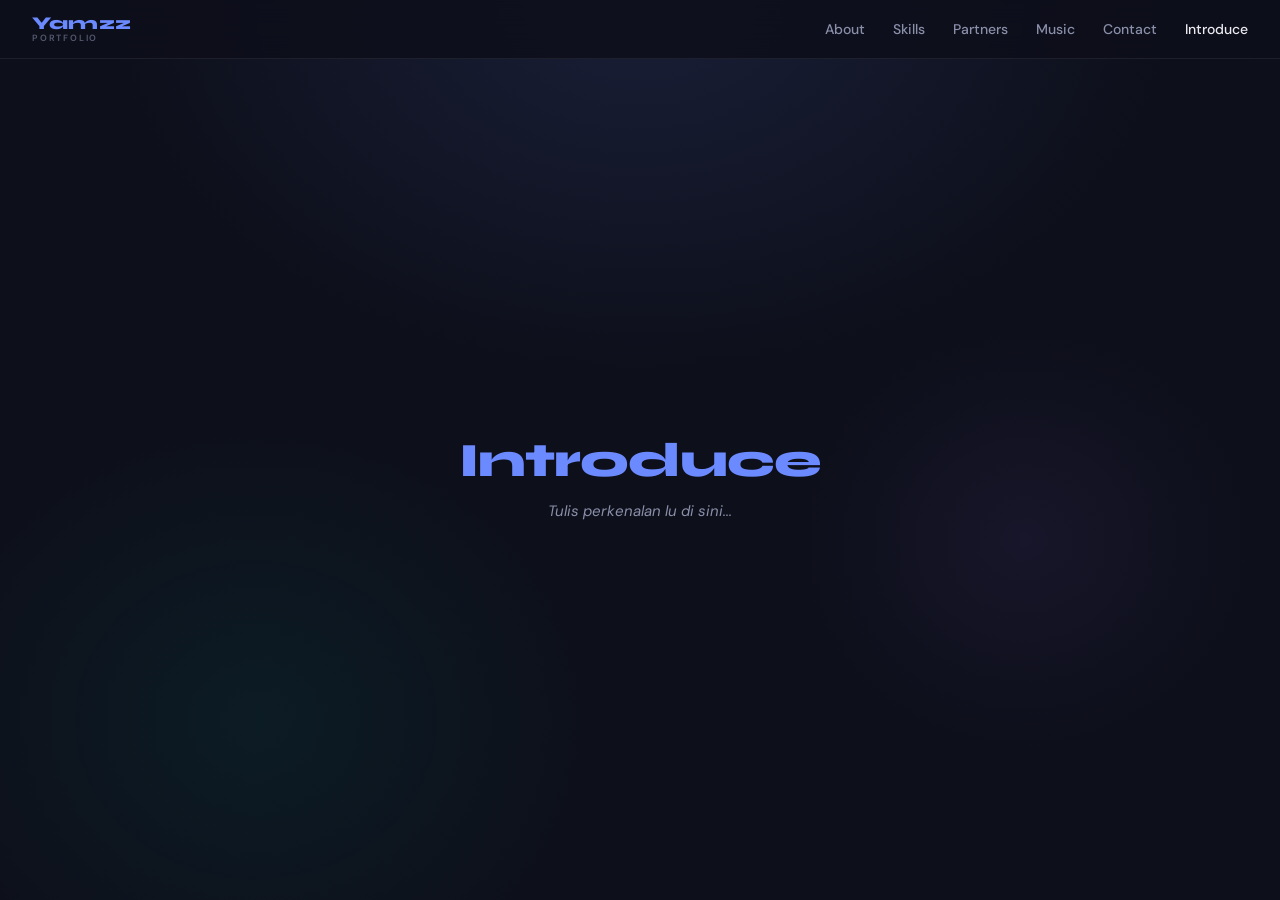
==== introduce.html @ e3c9f90e "Add files via upload" ====
<!DOCTYPE html>
<html lang="id">
<head>
  <meta charset="UTF-8" />
  <meta name="viewport" content="width=device-width, initial-scale=1.0" />
  <title>Introduce - D1puww</title>

  <!-- Link CSS yang sama -->
  <link rel="stylesheet" href="style.css" />
  <link href="https://fonts.googleapis.com/css2?family=Syne:wght@400;600;700;800&family=DM+Sans:ital,wght@0,300;0,400;0,500;1,300&display=swap" rel="stylesheet" />
  <link rel="stylesheet" href="https://cdnjs.cloudflare.com/ajax/libs/font-awesome/6.5.0/css/all.min.css" />
</head>
<body>

  <!-- Navbar (copy dari index.html, ganti link Introduce jadi aktif) -->
  <nav class="navbar">
    <div class="nav-brand">
      <span class="brand-name">Yamzz</span>
      <span class="brand-sub">PORTFOLIO</span>
    </div>
    <ul class="nav-links">
      <li><a href="index.html">About</a></li>
      <li><a href="index.html#skills">Skills</a></li>
      <li><a href="index.html#partners">Partners</a></li>
      <li><a href="index.html#music">Music</a></li>
      <li><a href="index.html#contact">Contact</a></li>
      <li><a href="introduce.html" style="color: var(--text-primary)">Introduce</a></li>
    </ul>
  </nav>

  <!-- Konten introduce lu di sini -->
  <section class="hero">
    <div class="hero-bg"></div>
    <div class="hero-content">
      <h1 class="hero-name">Introduce</h1>
      <p class="hero-bio">Tulis perkenalan lu di sini...</p>
    </div>
  </section>

  <script src="script.js"></script>
</body>
</html>
---- style.css ----
/* =============================================
   YAMZZ PORTFOLIO - style.css
   Dark theme, clean & modern
   ============================================= */

@import url('https://fonts.googleapis.com/css2?family=Syne:wght@400;600;700;800&family=DM+Sans:ital,wght@0,300;0,400;0,500;1,300&display=swap');

/* === RESET & BASE === */
*, *::before, *::after {
  margin: 0;
  padding: 0;
  box-sizing: border-box;
}

:root {
  --bg-primary: #0d0f1a;
  --bg-secondary: #13162a;
  --bg-card: #181b2e;
  --bg-card-hover: #1e2237;
  --accent-blue: #6c8aff;
  --accent-purple: #9b6fff;
  --accent-gradient: linear-gradient(90deg, #6c8aff, #9b6fff);
  --text-primary: #eaeaf0;
  --text-secondary: #8a8faa;
  --text-muted: #555a72;
  --border: rgba(255,255,255,0.07);
  --border-hover: rgba(255,255,255,0.13);
  --radius: 14px;
  --radius-sm: 9px;
  --shadow: 0 4px 30px rgba(0,0,0,0.4);
  --font-display: 'Syne', sans-serif;
  --font-body: 'DM Sans', sans-serif;
}

html {
  scroll-behavior: smooth;
}

body {
  background-color: var(--bg-primary);
  color: var(--text-primary);
  font-family: var(--font-body);
  font-size: 15px;
  line-height: 1.6;
  min-height: 100vh;
  overflow-x: hidden;
}

a {
  text-decoration: none;
  color: inherit;
}

img {
  display: block;
  max-width: 100%;
}

/* === SCROLLBAR === */
::-webkit-scrollbar { width: 5px; }
::-webkit-scrollbar-track { background: var(--bg-primary); }
::-webkit-scrollbar-thumb { background: var(--accent-blue); border-radius: 99px; }

/* =============================================
   NAVBAR
   ============================================= */
.navbar {
  position: fixed;
  top: 0;
  left: 0;
  right: 0;
  z-index: 100;
  display: flex;
  align-items: center;
  justify-content: space-between;
  padding: 14px 32px;
  background: rgba(13, 15, 26, 0.85);
  backdrop-filter: blur(16px);
  -webkit-backdrop-filter: blur(16px);
  border-bottom: 1px solid var(--border);
  transition: background 0.3s;
}

.navbar.scrolled {
  background: rgba(13, 15, 26, 0.97);
}

.nav-brand {
  display: flex;
  flex-direction: column;
  line-height: 1.1;
}

.brand-name {
  font-family: var(--font-display);
  font-weight: 800;
  font-size: 18px;
  color: var(--accent-blue);
  letter-spacing: 0.01em;
}

.brand-sub {
  font-size: 9px;
  font-weight: 600;
  letter-spacing: 0.2em;
  color: var(--text-muted);
}

.nav-links {
  display: flex;
  list-style: none;
  gap: 28px;
}

.nav-links a {
  font-size: 14px;
  font-weight: 500;
  color: var(--text-secondary);
  transition: color 0.2s;
  position: relative;
}

.nav-links a::after {
  content: '';
  position: absolute;
  bottom: -3px;
  left: 0;
  width: 0;
  height: 2px;
  background: var(--accent-gradient);
  border-radius: 99px;
  transition: width 0.3s;
}

.nav-links a:hover {
  color: var(--text-primary);
}

.nav-links a:hover::after {
  width: 100%;
}

/* Hamburger */
.hamburger {
  display: none;
  flex-direction: column;
  gap: 5px;
  background: none;
  border: none;
  cursor: pointer;
  padding: 4px;
}

.hamburger span {
  display: block;
  width: 22px;
  height: 2px;
  background: var(--text-secondary);
  border-radius: 99px;
  transition: all 0.3s;
}

/* Mobile Menu */
.mobile-menu {
  display: none;
  position: fixed;
  top: 57px;
  left: 0;
  right: 0;
  z-index: 99;
  background: rgba(13,15,26,0.98);
  backdrop-filter: blur(16px);
  border-bottom: 1px solid var(--border);
  padding: 16px 0;
}

.mobile-menu.open {
  display: block;
}

.mobile-menu ul {
  list-style: none;
  display: flex;
  flex-direction: column;
}

.mobile-menu a {
  display: block;
  padding: 13px 32px;
  font-size: 15px;
  color: var(--text-secondary);
  transition: color 0.2s, background 0.2s;
}

.mobile-menu a:hover {
  color: var(--text-primary);
  background: rgba(255,255,255,0.04);
}

/* =============================================
   HERO / ABOUT
   ============================================= */
.hero {
  min-height: 100vh;
  display: flex;
  align-items: center;
  justify-content: center;
  position: relative;
  padding: 120px 20px 60px;
  overflow: hidden;
}

.hero-bg {
  position: absolute;
  inset: 0;
  background:
    radial-gradient(ellipse 60% 60% at 50% 0%, rgba(108,138,255,0.13) 0%, transparent 70%),
    radial-gradient(ellipse 40% 50% at 20% 80%, rgba(0,180,160,0.08) 0%, transparent 70%),
    radial-gradient(ellipse 30% 40% at 80% 60%, rgba(155,111,255,0.07) 0%, transparent 60%);
  pointer-events: none;
}

.hero-content {
  display: flex;
  flex-direction: column;
  align-items: center;
  text-align: center;
  gap: 10px;
  position: relative;
  z-index: 1;
  animation: fadeUp 0.8s ease both;
}

@keyframes fadeUp {
  from { opacity: 0; transform: translateY(28px); }
  to   { opacity: 1; transform: translateY(0); }
}

.avatar-wrap {
  position: relative;
  margin-bottom: 8px;
}

.avatar {
  width: 100px;
  height: 100px;
  border-radius: 50%;
  border: 3px solid var(--accent-blue);
  object-fit: cover;
  box-shadow: 0 0 0 6px rgba(108,138,255,0.15);
}

.status-badge {
  position: absolute;
  bottom: 2px;
  left: 50%;
  transform: translateX(-50%);
  background: rgba(13,15,26,0.9);
  border: 1px solid rgba(255,255,255,0.1);
  border-radius: 99px;
  font-size: 11px;
  padding: 2px 10px;
  color: #4ecca3;
  white-space: nowrap;
  font-weight: 500;
}

.hero-name {
  font-family: var(--font-display);
  font-size: 48px;
  font-weight: 800;
  color: var(--accent-blue);
  letter-spacing: -0.02em;
  line-height: 1;
}

.hero-username {
  font-size: 14px;
  color: var(--text-muted);
  letter-spacing: 0.03em;
}

.hero-badge {
  display: inline-block;
  background: rgba(108,138,255,0.12);
  border: 1px solid rgba(108,138,255,0.25);
  color: var(--accent-blue);
  font-size: 13px;
  font-weight: 500;
  padding: 5px 16px;
  border-radius: 99px;
  margin: 4px 0;
}

.hero-bio {
  font-style: italic;
  color: var(--text-secondary);
  font-size: 15px;
  margin-top: 4px;
  max-width: 380px;
}

.cursor {
  display: inline-block;
  animation: blink 1s step-end infinite;
  color: var(--accent-blue);
  font-weight: 300;
}

@keyframes blink {
  0%, 100% { opacity: 1; }
  50%       { opacity: 0; }
}

/* =============================================
   SECTIONS SHARED
   ============================================= */
.section {
  padding: 64px 20px;
}

.container {
  max-width: 680px;
  margin: 0 auto;
}

.section-title {
  font-family: var(--font-display);
  font-size: 22px;
  font-weight: 700;
  margin-bottom: 24px;
  position: relative;
  padding-bottom: 10px;
  color: var(--text-primary);
}

.section-title::after {
  content: '';
  position: absolute;
  bottom: 0;
  left: 0;
  width: 36px;
  height: 3px;
  background: var(--accent-gradient);
  border-radius: 99px;
}

.music-title::after {
  background: linear-gradient(90deg, #6c8aff, #a78bfa);
}

/* =============================================
   SKILLS
   ============================================= */
.skills-list {
  display: flex;
  flex-direction: column;
  gap: 14px;
}

.skill-item {
  background: var(--bg-card);
  border: 1px solid var(--border);
  border-radius: var(--radius);
  padding: 14px 18px;
  display: grid;
  grid-template-columns: 140px 1fr 48px;
  align-items: center;
  gap: 14px;
  transition: border-color 0.2s, background 0.2s;
}

.skill-item:hover {
  border-color: var(--border-hover);
  background: var(--bg-card-hover);
}

.skill-label {
  display: flex;
  align-items: center;
  gap: 10px;
  font-weight: 500;
  font-size: 14px;
}

.skill-icon {
  display: inline-flex;
  align-items: center;
  justify-content: center;
  width: 28px;
  height: 28px;
  border-radius: 7px;
  font-size: 11px;
  font-weight: 800;
  flex-shrink: 0;
}

.html-icon { background: rgba(228,77,38,0.2); color: #e44d26; }
.css-icon  { background: rgba(21,114,182,0.2); color: #1572b6; font-size: 16px; }
.js-icon   { background: rgba(247,223,30,0.2); color: #f7df1e; font-size: 10px; }
.vibe-icon { background: rgba(255,100,50,0.15); font-size: 15px; }
.google-icon { background: rgba(66,133,244,0.2); color: #4285f4; font-size: 14px; font-weight: 900; }
.sleep-icon  { background: rgba(155,111,255,0.15); font-size: 14px; }

.skill-bar-wrap {
  background: rgba(255,255,255,0.06);
  border-radius: 99px;
  height: 7px;
  overflow: hidden;
}

.skill-bar {
  height: 100%;
  border-radius: 99px;
  width: 0;
  transition: width 1.2s cubic-bezier(0.4, 0, 0.2, 1);
}

.html-bar   { background: linear-gradient(90deg, #e44d26, #9b6fff); }
.css-bar    { background: linear-gradient(90deg, #1572b6, #9b6fff); }
.js-bar     { background: linear-gradient(90deg, #f7df1e, #9b6fff); }
.vibe-bar   { background: linear-gradient(90deg, #ff6432, #6c8aff, #9b6fff); }
.google-bar { background: linear-gradient(90deg, #4285f4, #6c8aff); }
.sleep-bar  { background: linear-gradient(90deg, #9b6fff, #6c8aff); }

.skill-percent {
  font-size: 13px;
  font-weight: 600;
  color: var(--text-secondary);
  text-align: right;
}

/* =============================================
   PARTNERS
   ============================================= */
.partners-list {
  display: flex;
  flex-direction: column;
  gap: 10px;
}

.partner-card {
  display: flex;
  align-items: center;
  gap: 14px;
  background: var(--bg-card);
  border: 1px solid var(--border);
  border-radius: var(--radius);
  padding: 14px 16px;
  transition: border-color 0.2s, background 0.2s, transform 0.2s;
  cursor: pointer;
}

.partner-card:hover {
  border-color: var(--border-hover);
  background: var(--bg-card-hover);
  transform: translateX(3px);
}

.partner-card.deepseek-active {
  border-color: rgba(108,138,255,0.35);
  background: rgba(108,138,255,0.07);
}

.partner-logo {
  width: 42px;
  height: 42px;
  border-radius: 10px;
  object-fit: contain;
  background: rgba(255,255,255,0.06);
  padding: 4px;
  flex-shrink: 0;
}

.partner-info {
  display: flex;
  flex-direction: column;
  gap: 1px;
  flex: 1;
}

.partner-company {
  font-size: 10px;
  font-weight: 700;
  letter-spacing: 0.15em;
  color: var(--accent-blue);
}

.partner-name {
  font-size: 15px;
  font-weight: 600;
  color: var(--text-primary);
}

.partner-desc {
  font-size: 12px;
  color: var(--text-muted);
}

.partner-arrow {
  font-size: 13px;
  color: var(--text-muted);
  flex-shrink: 0;
}

/* =============================================
   MUSIC PLAYER
   ============================================= */
.music-player {
  background: var(--bg-card);
  border: 1px solid var(--border);
  border-radius: var(--radius);
  overflow: hidden;
}

.player-header {
  padding: 12px 18px 0;
}

.playlist-label {
  font-size: 10px;
  font-weight: 700;
  letter-spacing: 0.18em;
  color: var(--text-muted);
}

.player-now {
  display: flex;
  align-items: center;
  gap: 14px;
  padding: 14px 18px 10px;
}

.player-thumb {
  width: 52px;
  height: 52px;
  border-radius: 10px;
  object-fit: cover;
  flex-shrink: 0;
}

.player-track-info {
  display: flex;
  flex-direction: column;
}

.player-track-name {
  font-size: 16px;
  font-weight: 600;
  color: var(--text-primary);
}

.player-track-artist {
  font-size: 13px;
  color: var(--text-muted);
}

.player-progress {
  padding: 0 18px 8px;
}

.progress-bar {
  width: 100%;
  height: 4px;
  -webkit-appearance: none;
  appearance: none;
  background: rgba(255,255,255,0.08);
  border-radius: 99px;
  outline: none;
  cursor: pointer;
  margin-bottom: 6px;
}

.progress-bar::-webkit-slider-thumb {
  -webkit-appearance: none;
  width: 13px;
  height: 13px;
  border-radius: 50%;
  background: var(--accent-blue);
  cursor: pointer;
  box-shadow: 0 0 6px rgba(108,138,255,0.5);
}

.progress-bar::-webkit-slider-runnable-track {
  background: linear-gradient(90deg, var(--accent-blue) var(--progress, 0%), rgba(255,255,255,0.08) var(--progress, 0%));
  border-radius: 99px;
  height: 4px;
}

.progress-time {
  display: flex;
  justify-content: space-between;
  font-size: 11px;
  color: var(--text-muted);
}

.player-controls {
  display: flex;
  align-items: center;
  justify-content: center;
  gap: 20px;
  padding: 6px 18px 16px;
}

.ctrl-btn {
  background: none;
  border: none;
  color: var(--text-secondary);
  font-size: 16px;
  cursor: pointer;
  transition: color 0.2s, transform 0.15s;
  padding: 6px;
  border-radius: 50%;
}

.ctrl-btn:hover {
  color: var(--text-primary);
  transform: scale(1.1);
}

.ctrl-btn.active {
  color: var(--accent-blue);
}

.play-btn {
  background: var(--accent-blue);
  color: #fff !important;
  width: 44px;
  height: 44px;
  border-radius: 50%;
  display: flex;
  align-items: center;
  justify-content: center;
  font-size: 16px;
  box-shadow: 0 0 16px rgba(108,138,255,0.4);
  transition: transform 0.15s, box-shadow 0.2s !important;
}

.play-btn:hover {
  transform: scale(1.08) !important;
  box-shadow: 0 0 24px rgba(108,138,255,0.6);
}

/* Playlist */
.playlist {
  border-top: 1px solid var(--border);
}

.playlist-item {
  display: flex;
  align-items: center;
  gap: 12px;
  padding: 10px 18px;
  cursor: pointer;
  transition: background 0.15s;
  border-bottom: 1px solid rgba(255,255,255,0.03);
}

.playlist-item:last-child {
  border-bottom: none;
}

.playlist-item:hover {
  background: rgba(255,255,255,0.04);
}

.playlist-item.active {
  background: rgba(108,138,255,0.1);
}

.pl-thumb {
  width: 38px;
  height: 38px;
  border-radius: 7px;
  object-fit: cover;
  background: rgba(255,255,255,0.05);
  flex-shrink: 0;
}

.pl-info {
  display: flex;
  flex-direction: column;
  flex: 1;
}

.pl-name {
  font-size: 13px;
  font-weight: 500;
  color: var(--text-primary);
}

.pl-artist {
  font-size: 12px;
  color: var(--text-muted);
}

.playlist-item.active .pl-name {
  color: var(--accent-blue);
}

.pl-num {
  font-size: 12px;
  color: var(--text-muted);
  width: 20px;
  text-align: right;
}

/* =============================================
   CONTACT
   ============================================= */
.contact-list {
  display: flex;
  flex-direction: column;
  gap: 10px;
}

.contact-card {
  display: flex;
  align-items: center;
  gap: 14px;
  background: var(--bg-card);
  border: 1px solid var(--border);
  border-radius: var(--radius);
  padding: 16px 18px;
  font-size: 15px;
  font-weight: 500;
  color: var(--text-primary);
  transition: border-color 0.2s, background 0.2s, transform 0.2s;
}

.contact-card:hover {
  border-color: var(--border-hover);
  background: var(--bg-card-hover);
  transform: translateX(3px);
}

.contact-icon {
  font-size: 18px;
  color: var(--accent-blue);
  width: 22px;
  text-align: center;
  flex-shrink: 0;
}

.contact-arrow {
  margin-left: auto;
  font-size: 12px;
  color: var(--text-muted);
}

/* =============================================
   FOOTER
   ============================================= */
.footer {
  text-align: center;
  padding: 24px 20px;
  font-size: 13px;
  color: var(--text-muted);
  border-top: 1px solid var(--border);
}

.heart {
  color: #ff5c7c;
}

/* =============================================
   ANIMATIONS - Fade in on scroll
   ============================================= */
.fade-in {
  opacity: 0;
  transform: translateY(20px);
  transition: opacity 0.6s ease, transform 0.6s ease;
}

.fade-in.visible {
  opacity: 1;
  transform: translateY(0);
}

/* =============================================
   RESPONSIVE
   ============================================= */
@media (max-width: 640px) {
  .navbar {
    padding: 12px 20px;
  }

  .nav-links {
    display: none;
  }

  .hamburger {
    display: flex;
  }

  .hero-name {
    font-size: 38px;
  }

  .skill-item {
    grid-template-columns: 120px 1fr 42px;
    gap: 10px;
    padding: 12px 14px;
  }

  .section {
    padding: 48px 16px;
  }
}
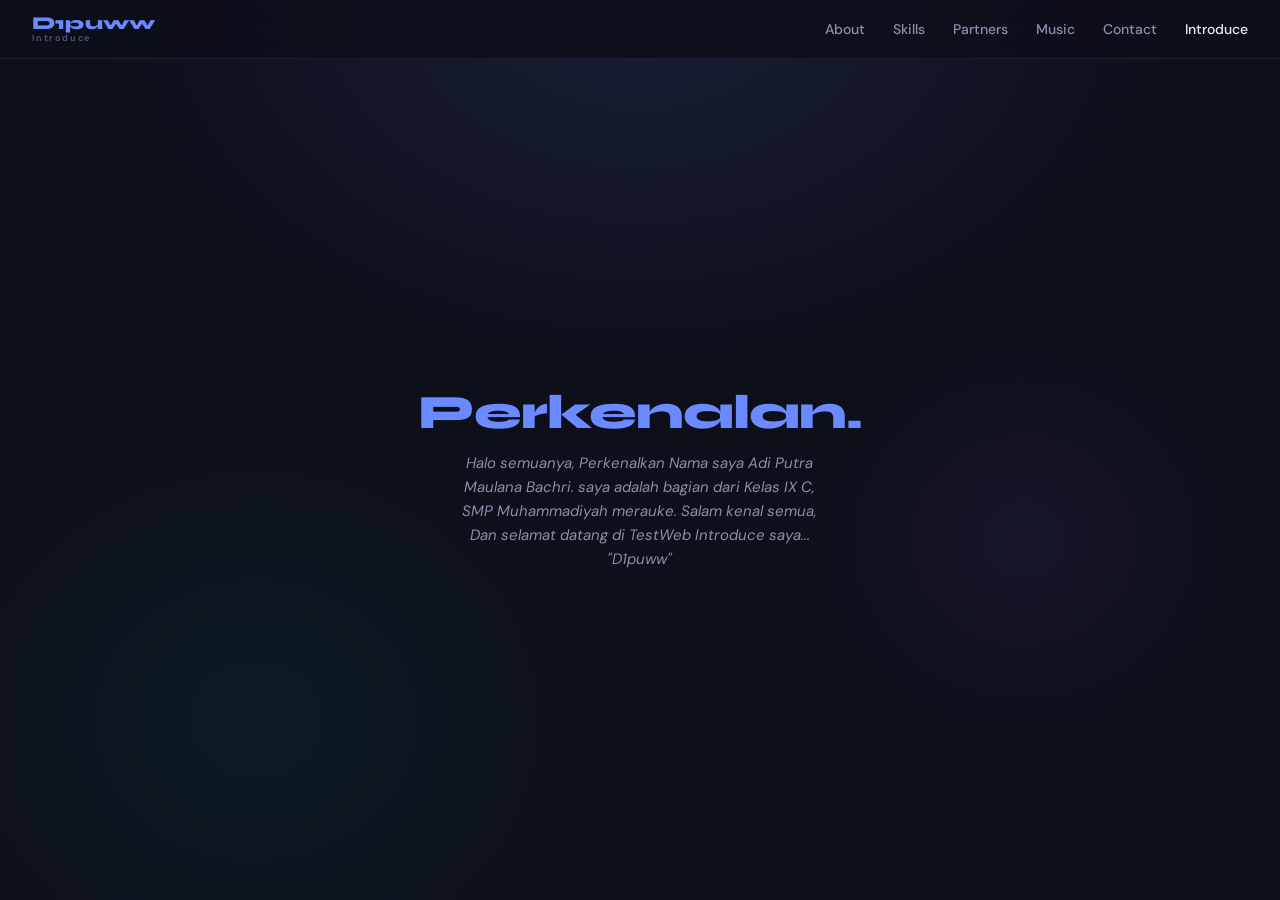
==== commit 68a728a1: "Add files via upload" ====
--- a/introduce.html
+++ b/introduce.html
@@ -15,8 +15,8 @@
   <!-- Navbar (copy dari index.html, ganti link Introduce jadi aktif) -->
   <nav class="navbar">
     <div class="nav-brand">
-      <span class="brand-name">Yamzz</span>
-      <span class="brand-sub">PORTFOLIO</span>
+      <span class="brand-name">D1puww</span>
+      <span class="brand-sub">Introduce</span>
     </div>
     <ul class="nav-links">
       <li><a href="index.html">About</a></li>
@@ -32,8 +32,10 @@
   <section class="hero">
     <div class="hero-bg"></div>
     <div class="hero-content">
-      <h1 class="hero-name">Introduce</h1>
-      <p class="hero-bio">Tulis perkenalan lu di sini...</p>
+      <h1 class="hero-name">Perkenalan.</h1>
+      <p class="hero-bio">Halo semuanya, Perkenalkan Nama saya Adi Putra Maulana Bachri. saya adalah bagian dari Kelas IX C, SMP Muhammadiyah merauke. Salam kenal semua, Dan selamat datang di TestWeb Introduce saya...
+      <br>"D1puww"</br>
+      </p>
     </div>
   </section>
 
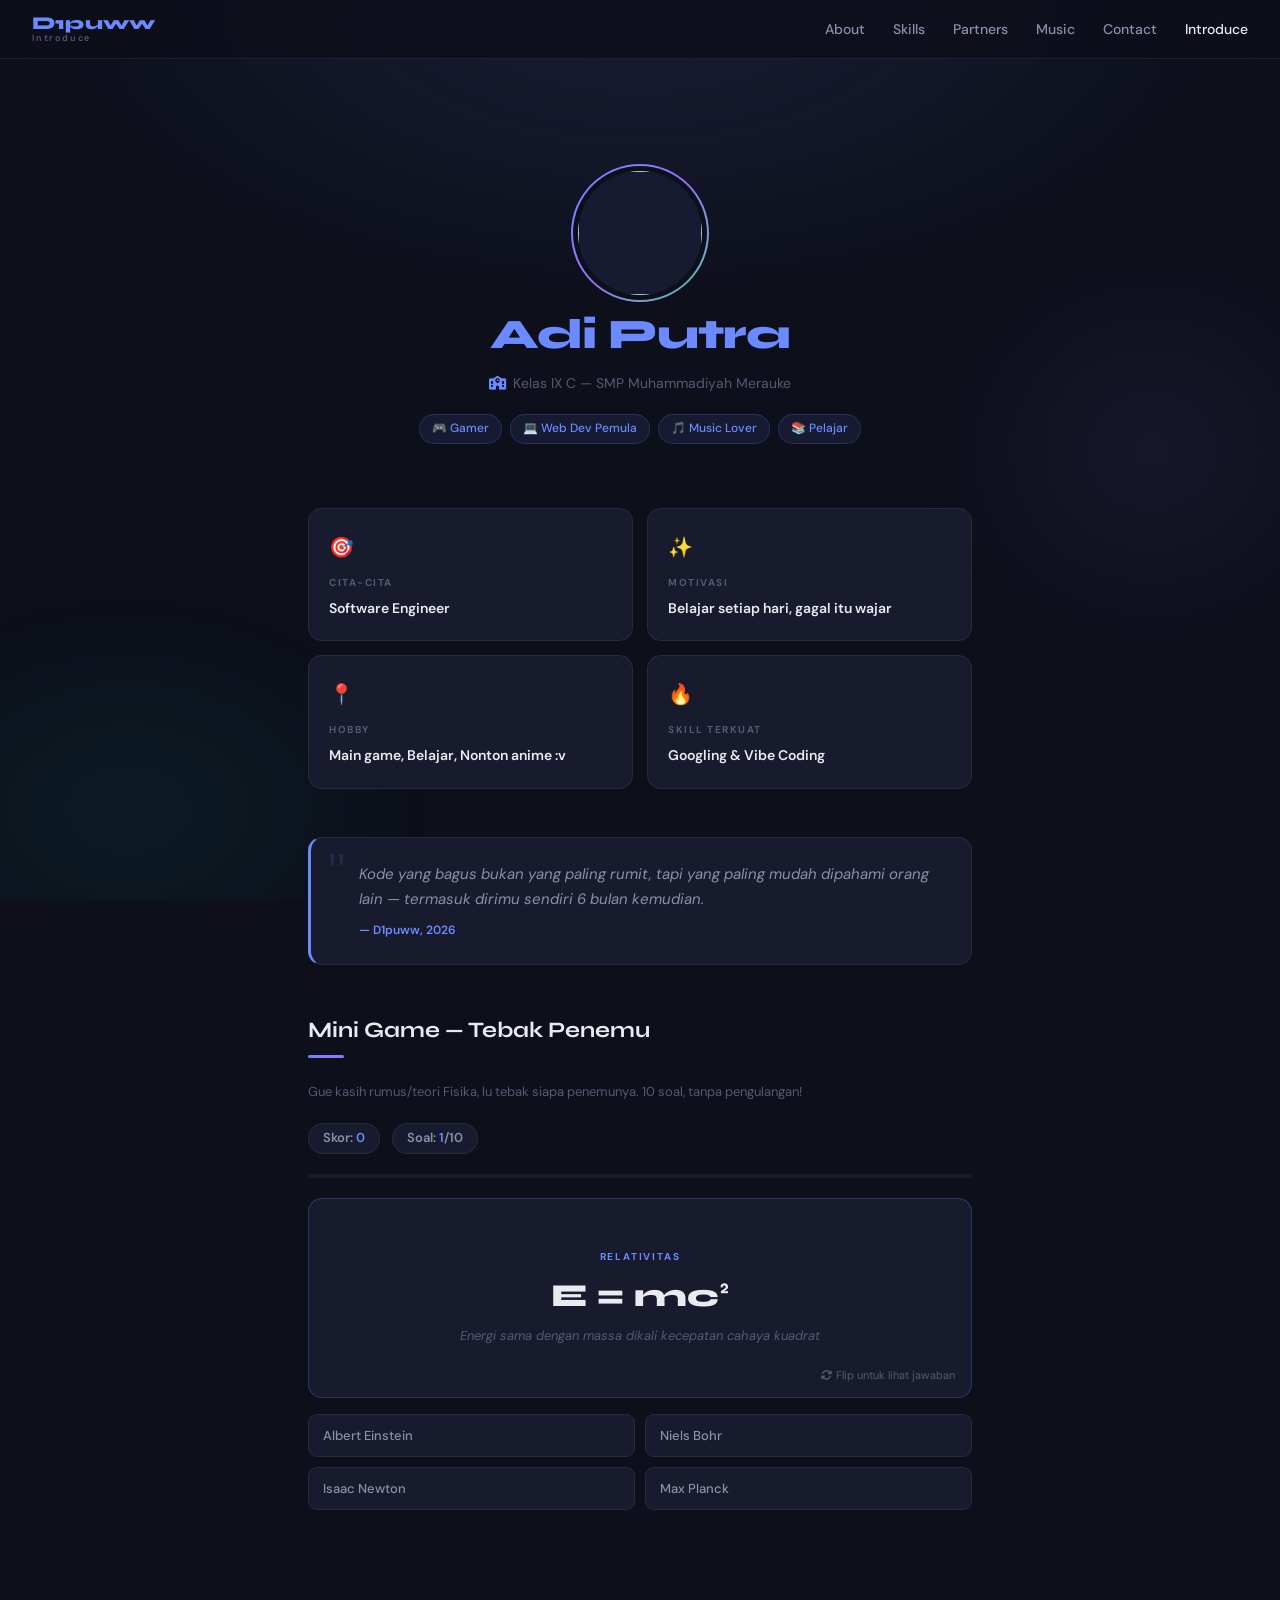
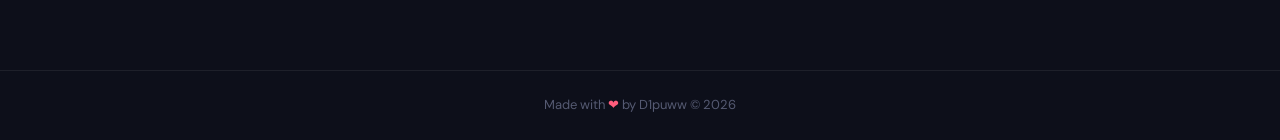
==== commit 1abab919: "Add files via upload" ====
--- a/introduce.html
+++ b/introduce.html
@@ -4,16 +4,14 @@
   <meta charset="UTF-8" />
   <meta name="viewport" content="width=device-width, initial-scale=1.0" />
   <title>Introduce - D1puww</title>
-
-  <!-- Link CSS yang sama -->
   <link rel="stylesheet" href="style.css" />
   <link href="https://fonts.googleapis.com/css2?family=Syne:wght@400;600;700;800&family=DM+Sans:ital,wght@0,300;0,400;0,500;1,300&display=swap" rel="stylesheet" />
   <link rel="stylesheet" href="https://cdnjs.cloudflare.com/ajax/libs/font-awesome/6.5.0/css/all.min.css" />
 </head>
 <body>
 
-  <!-- Navbar (copy dari index.html, ganti link Introduce jadi aktif) -->
-  <nav class="navbar">
+  <!-- NAVBAR -->
+  <nav class="navbar" id="navbar">
     <div class="nav-brand">
       <span class="brand-name">D1puww</span>
       <span class="brand-sub">Introduce</span>
@@ -26,19 +24,286 @@
       <li><a href="index.html#contact">Contact</a></li>
       <li><a href="introduce.html" style="color: var(--text-primary)">Introduce</a></li>
     </ul>
+    <button class="hamburger" id="hamburger" aria-label="Menu">
+      <span></span><span></span><span></span>
+    </button>
   </nav>
 
-  <!-- Konten introduce lu di sini -->
-  <section class="hero">
-    <div class="hero-bg"></div>
-    <div class="hero-content">
-      <h1 class="hero-name">Perkenalan.</h1>
-      <p class="hero-bio">Halo semuanya, Perkenalkan Nama saya Adi Putra Maulana Bachri. saya adalah bagian dari Kelas IX C, SMP Muhammadiyah merauke. Salam kenal semua, Dan selamat datang di TestWeb Introduce saya...
-      <br>"D1puww"</br>
-      </p>
+  <!-- MOBILE MENU -->
+  <div class="mobile-menu" id="mobileMenu">
+    <ul>
+      <li><a href="index.html" class="mobile-link">About</a></li>
+      <li><a href="index.html#skills" class="mobile-link">Skills</a></li>
+      <li><a href="index.html#partners" class="mobile-link">Partners</a></li>
+      <li><a href="index.html#music" class="mobile-link">Music</a></li>
+      <li><a href="index.html#contact" class="mobile-link">Contact</a></li>
+      <li><a href="introduce.html" class="mobile-link">Introduce</a></li>
+    </ul>
+  </div>
+
+  <div class="intro-bg"></div>
+
+  <div class="intro-page">
+    <div class="intro-container">
+
+      <!-- ── PROFILE HERO ── -->
+      <div class="profile-hero">
+        <div class="profile-avatar-ring">
+          <div class="profile-avatar">
+            <img src="D1puww-icon.png" />
+          </div>
+        </div>
+        <h1 class="profile-name">Adi Putra</h1>
+        <p class="profile-school">
+          <i class="fa-solid fa-school"></i>
+          Kelas IX C — SMP Muhammadiyah Merauke
+        </p>
+        <div class="profile-tags">
+          <span class="profile-tag">🎮 Gamer</span>
+          <span class="profile-tag">💻 Web Dev Pemula</span>
+          <span class="profile-tag">🎵 Music Lover</span>
+          <span class="profile-tag">📚 Pelajar</span>
+        </div>
+      </div>
+
+      <!-- ── INFO CARDS ── -->
+      <div class="info-grid">
+        <div class="info-card">
+          <span class="info-card-icon">🎯</span>
+          <span class="info-card-label">Cita-cita</span>
+          <span class="info-card-value">Software Engineer</span>
+        </div>
+        <div class="info-card">
+          <span class="info-card-icon">✨</span>
+          <span class="info-card-label">Motivasi</span>
+          <span class="info-card-value">Belajar setiap hari, gagal itu wajar</span>
+        </div>
+        <div class="info-card">
+          <span class="info-card-icon">📍</span>
+          <span class="info-card-label">Hobby</span>
+          <span class="info-card-value">Main game, Belajar, Nonton anime :v</span>
+        </div>
+        <div class="info-card">
+          <span class="info-card-icon">🔥</span>
+          <span class="info-card-label">Skill Terkuat</span>
+          <span class="info-card-value">Googling & Vibe Coding</span>
+        </div>
+      </div>
+
+      <!-- ── QUOTE ── -->
+      <div class="quote-block">
+        <span class="quote-mark">"</span>
+        <p class="quote-text">
+          Kode yang bagus bukan yang paling rumit, tapi yang paling mudah dipahami orang lain — termasuk dirimu sendiri 6 bulan kemudian.
+        </p>
+        <p class="quote-author">— D1puww, 2026</p>
+      </div>
+
+      <!-- ── FLASHCARD GAME ── -->
+      <div class="game-wrap">
+        <h2 class="section-title">Mini Game — Tebak Penemu</h2>
+        <p style="color: var(--text-muted); font-size: 13px; margin-bottom: 20px;">
+          Gue kasih rumus/teori Fisika, lu tebak siapa penemunya. 10 soal, tanpa pengulangan!
+        </p>
+
+        <div class="game-header">
+          <div class="game-score">
+            <div class="score-badge">Skor: <span id="scoreEl">0</span></div>
+            <div class="score-badge">Soal: <span id="questionNumEl">1</span>/10</div>
+          </div>
+        </div>
+
+        <div class="game-progress-wrap">
+          <div class="game-progress-bar" id="gameProgressBar" style="width: 0%"></div>
+        </div>
+
+        <div class="game-area" id="gameArea">
+
+          <div class="flashcard-scene" id="flashcardScene" title="Klik untuk flip kartu">
+            <div class="flashcard" id="flashcard">
+              <div class="card-front">
+                <span class="card-category" id="cardCategory">MEKANIKA</span>
+                <div class="card-formula" id="cardFormula">F = ma</div>
+                <p class="card-hint" id="cardHint">Gaya sama dengan massa dikali percepatan</p>
+                <span class="card-flip-hint"><i class="fa-solid fa-rotate"></i> Flip untuk lihat jawaban</span>
+              </div>
+              <div class="card-back">
+                <span class="card-answer-label">PENEMU / PENCETUS</span>
+                <div class="card-answer-name" id="cardAnswerName">Isaac Newton</div>
+                <div class="card-answer-year" id="cardAnswerYear">1687 · Principia Mathematica</div>
+              </div>
+            </div>
+          </div>
+
+          <div class="answer-options" id="answerOptions"></div>
+          <div class="game-feedback" id="gameFeedback"></div>
+          <button class="game-next-btn" id="gameNextBtn">
+            Soal Berikutnya <i class="fa-solid fa-arrow-right"></i>
+          </button>
+
+        </div>
+
+        <div class="game-result" id="gameResult">
+          <div class="result-emoji" id="resultEmoji">🎉</div>
+          <div class="result-title">Selesai!</div>
+          <div class="result-score" id="resultScore">0/10</div>
+          <div class="result-desc" id="resultDesc">Keren! Lu berhasil menyelesaikan semua soal.</div>
+          <button class="result-restart-btn" id="restartBtn">
+            <i class="fa-solid fa-rotate-left"></i> Main Lagi
+          </button>
+        </div>
+
+      </div>
+
     </div>
-  </section>
-
-  <script src="script.js"></script>
+  </div>
+
+  <footer class="footer">
+    <p>Made with <span class="heart">❤</span> by D1puww © 2026</p>
+  </footer>
+
+  <script>
+    const navbar = document.getElementById('navbar');
+    window.addEventListener('scroll', () => {
+      navbar.classList.toggle('scrolled', window.scrollY > 40);
+    });
+
+    const hamburger = document.getElementById('hamburger');
+    const mobileMenu = document.getElementById('mobileMenu');
+    hamburger.addEventListener('click', () => mobileMenu.classList.toggle('open'));
+    document.querySelectorAll('.mobile-link').forEach(link => {
+      link.addEventListener('click', () => mobileMenu.classList.remove('open'));
+    });
+
+    const allCards = [
+      { category: 'MEKANIKA', formula: 'F = ma', hint: 'Gaya sama dengan massa dikali percepatan', answer: 'Isaac Newton', year: '1687 · Principia Mathematica', wrong: ['Albert Einstein', 'Galileo Galilei', 'Nikola Tesla'] },
+      { category: 'RELATIVITAS', formula: 'E = mc²', hint: 'Energi sama dengan massa dikali kecepatan cahaya kuadrat', answer: 'Albert Einstein', year: '1905 · Teori Relativitas Khusus', wrong: ['Max Planck', 'Isaac Newton', 'Niels Bohr'] },
+      { category: 'LISTRIK', formula: 'V = IR', hint: 'Tegangan sama dengan arus dikali hambatan', answer: 'Georg Ohm', year: '1827 · Hukum Ohm', wrong: ['Michael Faraday', 'James Watt', 'Alessandro Volta'] },
+      { category: 'GRAVITASI', formula: 'F = G(m₁m₂)/r²', hint: 'Hukum gravitasi universal antara dua benda bermassa', answer: 'Isaac Newton', year: '1687 · Hukum Gravitasi Universal', wrong: ['Johannes Kepler', 'Galileo Galilei', 'Tycho Brahe'] },
+      { category: 'KUANTUM', formula: 'E = hf', hint: 'Energi foton sama dengan konstanta Planck dikali frekuensi', answer: 'Max Planck', year: '1900 · Teori Kuantum', wrong: ['Albert Einstein', 'Niels Bohr', 'Werner Heisenberg'] },
+      { category: 'TERMODINAMIKA', formula: 'PV = nRT', hint: 'Persamaan gas ideal — tekanan, volume, mol, suhu', answer: 'Émile Clapeyron', year: '1834 · Hukum Gas Ideal', wrong: ['Robert Boyle', 'Jacques Charles', 'James Joule'] },
+      { category: 'GELOMBANG', formula: 'v = fλ', hint: 'Kecepatan gelombang sama dengan frekuensi dikali panjang gelombang', answer: 'Christiaan Huygens', year: '1678 · Teori Gelombang Cahaya', wrong: ['Thomas Young', 'Heinrich Hertz', 'James Maxwell'] },
+      { category: 'ELEKTROMAGNET', formula: 'F = qvB', hint: 'Gaya Lorentz pada muatan bergerak dalam medan magnet', answer: 'Hendrik Lorentz', year: '1895 · Gaya Lorentz', wrong: ['Michael Faraday', 'James Maxwell', 'Hans Oersted'] },
+      { category: 'OPTIK', formula: '1/f = 1/v + 1/u', hint: 'Persamaan lensa tipis — fokus, jarak bayangan, jarak benda', answer: 'René Descartes', year: '1637 · La Dioptrique', wrong: ['Isaac Newton', 'Willebrord Snell', 'Christiaan Huygens'] },
+      { category: 'NUKLIR', formula: 'ΔE = Δmc²', hint: 'Defek massa dalam reaksi nuklir menghasilkan energi', answer: 'Albert Einstein', year: '1905 · Relativitas Khusus', wrong: ['Ernest Rutherford', 'Niels Bohr', 'Marie Curie'] },
+    ];
+
+    let questions = [], currentQ = 0, score = 0, answered = false;
+
+    const scoreEl        = document.getElementById('scoreEl');
+    const questionNumEl  = document.getElementById('questionNumEl');
+    const progressBar    = document.getElementById('gameProgressBar');
+    const flashcard      = document.getElementById('flashcard');
+    const flashcardScene = document.getElementById('flashcardScene');
+    const cardCategory   = document.getElementById('cardCategory');
+    const cardFormula    = document.getElementById('cardFormula');
+    const cardHint       = document.getElementById('cardHint');
+    const cardAnswerName = document.getElementById('cardAnswerName');
+    const cardAnswerYear = document.getElementById('cardAnswerYear');
+    const answerOptions  = document.getElementById('answerOptions');
+    const gameFeedback   = document.getElementById('gameFeedback');
+    const gameNextBtn    = document.getElementById('gameNextBtn');
+    const gameArea       = document.getElementById('gameArea');
+    const gameResult     = document.getElementById('gameResult');
+    const resultEmoji    = document.getElementById('resultEmoji');
+    const resultScore    = document.getElementById('resultScore');
+    const resultDesc     = document.getElementById('resultDesc');
+    const restartBtn     = document.getElementById('restartBtn');
+
+    function shuffle(arr) {
+      const a = [...arr];
+      for (let i = a.length - 1; i > 0; i--) {
+        const j = Math.floor(Math.random() * (i + 1));
+        [a[i], a[j]] = [a[j], a[i]];
+      }
+      return a;
+    }
+
+    function startGame() {
+      questions = shuffle(allCards).slice(0, 10);
+      currentQ = 0; score = 0; answered = false;
+      gameArea.classList.remove('hidden');
+      gameResult.classList.remove('show');
+      scoreEl.textContent = 0;
+      loadQuestion();
+    }
+
+    function loadQuestion() {
+      answered = false;
+      flashcard.classList.remove('flipped');
+      gameFeedback.className = 'game-feedback';
+      gameFeedback.textContent = '';
+      gameNextBtn.style.display = 'none';
+
+      const q = questions[currentQ];
+      cardCategory.textContent  = q.category;
+      cardFormula.textContent   = q.formula;
+      cardHint.textContent      = q.hint;
+      cardAnswerName.textContent= q.answer;
+      cardAnswerYear.textContent= q.year;
+      questionNumEl.textContent = currentQ + 1;
+      progressBar.style.width   = (currentQ / 10 * 100) + '%';
+
+      const options = shuffle([q.answer, ...q.wrong.slice(0, 3)]);
+      answerOptions.innerHTML = '';
+      options.forEach(opt => {
+        const btn = document.createElement('button');
+        btn.className = 'answer-btn';
+        btn.textContent = opt;
+        btn.addEventListener('click', () => checkAnswer(opt, q.answer));
+        answerOptions.appendChild(btn);
+      });
+    }
+
+    function checkAnswer(selected, correct) {
+      if (answered) return;
+      answered = true;
+      flashcard.classList.add('flipped');
+
+      document.querySelectorAll('.answer-btn').forEach(btn => {
+        btn.disabled = true;
+        if (btn.textContent === correct) btn.classList.add('correct');
+        else if (btn.textContent === selected) btn.classList.add('wrong');
+      });
+
+      if (selected === correct) {
+        score++;
+        scoreEl.textContent = score;
+        gameFeedback.textContent = '✅ Benar! Keren!';
+        gameFeedback.className = 'game-feedback correct';
+      } else {
+        gameFeedback.textContent = `❌ Salah! Jawaban: ${correct}`;
+        gameFeedback.className = 'game-feedback wrong';
+      }
+
+      gameNextBtn.style.display = 'block';
+      gameNextBtn.textContent = currentQ < 9 ? 'Soal Berikutnya →' : 'Lihat Hasil 🎯';
+    }
+
+    gameNextBtn.addEventListener('click', () => {
+      currentQ++;
+      if (currentQ >= 10) showResult();
+      else loadQuestion();
+    });
+
+    flashcardScene.addEventListener('click', () => {
+      flashcard.classList.toggle('flipped');
+    });
+
+    function showResult() {
+      gameArea.classList.add('hidden');
+      gameResult.classList.add('show');
+      progressBar.style.width = '100%';
+      resultScore.textContent = `${score}/10`;
+      if (score === 10)      { resultEmoji.textContent = '🏆'; resultDesc.textContent = 'SEMPURNA! Lu jenius fisika sejati!'; }
+      else if (score >= 7)   { resultEmoji.textContent = '🎉'; resultDesc.textContent = 'Keren! Nilai lu di atas rata-rata!'; }
+      else if (score >= 5)   { resultEmoji.textContent = '😊'; resultDesc.textContent = 'Lumayan! Tapi masih bisa lebih baik!'; }
+      else                   { resultEmoji.textContent = '📚'; resultDesc.textContent = 'Kayaknya perlu belajar fisika lagi nih!'; }
+    }
+
+    restartBtn.addEventListener('click', startGame);
+    startGame();
+  </script>
+
 </body>
-</html>+</html>
--- a/style.css
+++ b/style.css
@@ -641,6 +641,67 @@
   box-shadow: 0 0 24px rgba(108,138,255,0.6);
 }
 
+/* Player thumb wrap */
+.player-thumb-wrap {
+  position: relative;
+  width: 52px;
+  height: 52px;
+  flex-shrink: 0;
+}
+
+.player-thumb {
+  width: 52px;
+  height: 52px;
+  border-radius: 10px;
+  object-fit: cover;
+  position: absolute;
+  inset: 0;
+}
+
+.player-thumb-placeholder {
+  width: 52px;
+  height: 52px;
+  border-radius: 10px;
+  background: rgba(108,138,255,0.12);
+  border: 1px solid rgba(108,138,255,0.2);
+  display: flex;
+  align-items: center;
+  justify-content: center;
+  color: var(--accent-blue);
+  font-size: 20px;
+}
+
+.player-thumb-placeholder.hidden { display: none; }
+
+/* Add music button */
+.add-music-wrap {
+  padding: 12px 18px 16px;
+  border-top: 1px solid var(--border);
+}
+
+.add-music-btn {
+  display: flex;
+  align-items: center;
+  justify-content: center;
+  gap: 8px;
+  width: 100%;
+  padding: 11px;
+  background: rgba(108,138,255,0.08);
+  border: 1px dashed rgba(108,138,255,0.3);
+  border-radius: var(--radius-sm);
+  color: var(--accent-blue);
+  font-size: 13px;
+  font-weight: 500;
+  cursor: pointer;
+  transition: background 0.2s, border-color 0.2s;
+  font-family: var(--font-body);
+}
+
+.add-music-btn:hover {
+  background: rgba(108,138,255,0.15);
+  border-color: rgba(108,138,255,0.5);
+}
+
 /* Playlist */
 .playlist {
   border-top: 1px solid var(--border);
@@ -666,6 +727,12 @@
 
 .playlist-item.active {
   background: rgba(108,138,255,0.1);
+}
+
+.pl-thumb-wrap {
+  width: 38px;
+  height: 38px;
+  flex-shrink: 0;
 }
 
 .pl-thumb {
@@ -674,7 +741,19 @@
   border-radius: 7px;
   object-fit: cover;
   background: rgba(255,255,255,0.05);
-  flex-shrink: 0;
+}
+
+.pl-thumb-placeholder {
+  width: 38px;
+  height: 38px;
+  border-radius: 7px;
+  background: rgba(108,138,255,0.1);
+  border: 1px solid rgba(108,138,255,0.15);
+  display: flex;
+  align-items: center;
+  justify-content: center;
+  color: var(--accent-blue);
+  font-size: 13px;
 }
 
 .pl-info {
@@ -807,3 +886,521 @@
     padding: 48px 16px;
   }
 }
+
+/* =============================================
+   INTRODUCE PAGE
+   ============================================= */
+
+.intro-page {
+  min-height: 100vh;
+  padding: 120px 24px 80px;
+  position: relative;
+  overflow: hidden;
+}
+
+.intro-bg {
+  position: fixed;
+  inset: 0;
+  background:
+    radial-gradient(ellipse 70% 50% at 50% 0%, rgba(108,138,255,0.12) 0%, transparent 70%),
+    radial-gradient(ellipse 40% 40% at 10% 90%, rgba(0,200,180,0.07) 0%, transparent 60%),
+    radial-gradient(ellipse 30% 40% at 90% 50%, rgba(155,111,255,0.08) 0%, transparent 60%);
+  pointer-events: none;
+  z-index: 0;
+}
+
+.intro-container {
+  max-width: 680px;
+  width: 100%;
+  margin: 0 auto;
+  position: relative;
+  z-index: 1;
+  padding: 0 8px;
+}
+
+/* ── HERO PROFILE ── */
+.profile-hero {
+  display: flex;
+  flex-direction: column;
+  align-items: center;
+  justify-content: center;
+  text-align: center;
+  gap: 16px;
+  padding: 48px 0 64px;
+  width: 100%;
+  animation: fadeUp 0.7s ease both;
+}
+
+.profile-avatar-ring {
+  position: relative;
+  width: 130px;
+  height: 130px;
+}
+
+.profile-avatar-ring::before {
+  content: '';
+  position: absolute;
+  inset: -4px;
+  border-radius: 50%;
+  background: linear-gradient(135deg, #6c8aff, #9b6fff, #4ecca3);
+  animation: spinRing 4s linear infinite;
+  z-index: 0;
+}
+
+@keyframes spinRing {
+  from { transform: rotate(0deg); }
+  to   { transform: rotate(360deg); }
+}
+
+.profile-avatar-ring::after {
+  content: '';
+  position: absolute;
+  inset: -2px;
+  border-radius: 50%;
+  background: var(--bg-primary);
+  z-index: 1;
+}
+
+.profile-avatar {
+  position: relative;
+  z-index: 2;
+  width: 130px;
+  height: 130px;
+  border-radius: 50%;
+  object-fit: cover;
+  background: rgba(108,138,255,0.1);
+  display: flex;
+  align-items: center;
+  justify-content: center;
+  font-size: 48px;
+  color: var(--accent-blue);
+  border: 3px solid var(--bg-primary);
+}
+
+.profile-avatar img {
+  width: 100%;
+  height: 100%;
+  border-radius: 50%;
+  object-fit: cover;
+}
+
+.profile-name {
+  font-family: var(--font-display);
+  font-size: 42px;
+  font-weight: 800;
+  color: var(--accent-blue);
+  letter-spacing: -0.02em;
+  line-height: 1;
+  text-align: center;
+  width: 100%;
+}
+
+.profile-school {
+  font-size: 14px;
+  color: var(--text-muted);
+  display: flex;
+  align-items: center;
+  justify-content: center;
+  gap: 6px;
+  text-align: center;
+  width: 100%;
+}
+
+.profile-school i {
+  color: var(--accent-blue);
+}
+
+.profile-tags {
+  display: flex;
+  flex-wrap: wrap;
+  gap: 8px;
+  justify-content: center;
+  margin-top: 4px;
+}
+
+.profile-tag {
+  background: rgba(108,138,255,0.1);
+  border: 1px solid rgba(108,138,255,0.2);
+  color: var(--accent-blue);
+  font-size: 12px;
+  font-weight: 500;
+  padding: 4px 12px;
+  border-radius: 99px;
+}
+
+/* ── INFO CARDS ── */
+.info-grid {
+  display: grid;
+  grid-template-columns: 1fr 1fr;
+  gap: 14px;
+  margin-bottom: 48px;
+  width: 100%;
+  animation: fadeUp 0.7s 0.1s ease both;
+}
+
+.info-card {
+  background: var(--bg-card);
+  border: 1px solid var(--border);
+  border-radius: var(--radius);
+  padding: 22px 20px;
+  display: flex;
+  flex-direction: column;
+  gap: 8px;
+  transition: border-color 0.2s, transform 0.2s;
+}
+
+.info-card:hover {
+  border-color: rgba(108,138,255,0.3);
+  transform: translateY(-2px);
+}
+
+.info-card-icon {
+  font-size: 20px;
+  margin-bottom: 4px;
+}
+
+.info-card-label {
+  font-size: 10px;
+  font-weight: 700;
+  letter-spacing: 0.15em;
+  color: var(--text-muted);
+  text-transform: uppercase;
+}
+
+.info-card-value {
+  font-size: 14px;
+  font-weight: 600;
+  color: var(--text-primary);
+  line-height: 1.4;
+}
+
+/* ── QUOTE ── */
+.quote-block {
+  background: var(--bg-card);
+  border: 1px solid var(--border);
+  border-left: 3px solid var(--accent-blue);
+  border-radius: var(--radius);
+  padding: 24px 28px;
+  margin-bottom: 48px;
+  position: relative;
+  animation: fadeUp 0.7s 0.2s ease both;
+}
+
+.quote-mark {
+  font-size: 48px;
+  color: rgba(108,138,255,0.15);
+  font-family: Georgia, serif;
+  line-height: 1;
+  position: absolute;
+  top: 8px;
+  left: 16px;
+}
+
+.quote-text {
+  font-style: italic;
+  color: var(--text-secondary);
+  font-size: 15px;
+  line-height: 1.7;
+  padding-left: 20px;
+}
+
+.quote-author {
+  font-size: 12px;
+  color: var(--accent-blue);
+  font-weight: 600;
+  margin-top: 8px;
+  padding-left: 20px;
+}
+
+/* ── FLASHCARD GAME ── */
+.game-wrap {
+  margin-bottom: 80px;
+  animation: fadeUp 0.7s 0.4s ease both;
+}
+
+.game-header {
+  display: flex;
+  align-items: center;
+  justify-content: space-between;
+  margin-bottom: 20px;
+}
+
+.game-score {
+  display: flex;
+  gap: 12px;
+}
+
+.score-badge {
+  background: var(--bg-card);
+  border: 1px solid var(--border);
+  border-radius: 99px;
+  padding: 4px 14px;
+  font-size: 13px;
+  font-weight: 600;
+  color: var(--text-secondary);
+}
+
+.score-badge span {
+  color: var(--accent-blue);
+}
+
+.game-progress-wrap {
+  background: rgba(255,255,255,0.05);
+  border-radius: 99px;
+  height: 4px;
+  margin-bottom: 20px;
+  overflow: hidden;
+}
+
+.game-progress-bar {
+  height: 100%;
+  background: var(--accent-gradient);
+  border-radius: 99px;
+  transition: width 0.4s ease;
+}
+
+.flashcard-scene {
+  perspective: 1000px;
+  margin-bottom: 16px;
+  cursor: pointer;
+}
+
+.flashcard {
+  width: 100%;
+  min-height: 200px;
+  position: relative;
+  transform-style: preserve-3d;
+  transition: transform 0.5s cubic-bezier(0.4, 0, 0.2, 1);
+}
+
+.flashcard.flipped {
+  transform: rotateY(180deg);
+}
+
+.card-front,
+.card-back {
+  position: absolute;
+  inset: 0;
+  backface-visibility: hidden;
+  -webkit-backface-visibility: hidden;
+  border-radius: var(--radius);
+  padding: 28px 24px;
+  display: flex;
+  flex-direction: column;
+  align-items: center;
+  justify-content: center;
+  text-align: center;
+  min-height: 200px;
+}
+
+.card-front {
+  background: var(--bg-card);
+  border: 1px solid rgba(108,138,255,0.25);
+}
+
+.card-back {
+  background: linear-gradient(135deg, rgba(108,138,255,0.12), rgba(155,111,255,0.08));
+  border: 1px solid rgba(155,111,255,0.3);
+  transform: rotateY(180deg);
+}
+
+.card-category {
+  font-size: 10px;
+  font-weight: 700;
+  letter-spacing: 0.18em;
+  color: var(--accent-blue);
+  margin-bottom: 12px;
+}
+
+.card-formula {
+  font-family: var(--font-display);
+  font-size: 32px;
+  font-weight: 800;
+  color: var(--text-primary);
+  margin-bottom: 10px;
+  line-height: 1.2;
+}
+
+.card-hint {
+  font-size: 13px;
+  color: var(--text-muted);
+  font-style: italic;
+}
+
+.card-flip-hint {
+  position: absolute;
+  bottom: 12px;
+  right: 16px;
+  font-size: 11px;
+  color: var(--text-muted);
+  display: flex;
+  align-items: center;
+  gap: 4px;
+}
+
+.card-answer-label {
+  font-size: 11px;
+  font-weight: 700;
+  letter-spacing: 0.15em;
+  color: var(--accent-purple);
+  margin-bottom: 8px;
+}
+
+.card-answer-name {
+  font-family: var(--font-display);
+  font-size: 26px;
+  font-weight: 800;
+  color: var(--text-primary);
+  margin-bottom: 8px;
+}
+
+.card-answer-year {
+  font-size: 13px;
+  color: var(--text-muted);
+}
+
+.answer-options {
+  display: grid;
+  grid-template-columns: 1fr 1fr;
+  gap: 10px;
+  margin-bottom: 16px;
+}
+
+.answer-btn {
+  background: var(--bg-card);
+  border: 1px solid var(--border);
+  border-radius: var(--radius-sm);
+  padding: 12px 14px;
+  font-size: 13px;
+  font-weight: 500;
+  color: var(--text-secondary);
+  cursor: pointer;
+  transition: all 0.2s;
+  font-family: var(--font-body);
+  text-align: left;
+}
+
+.answer-btn:hover:not(:disabled) {
+  border-color: rgba(108,138,255,0.4);
+  color: var(--text-primary);
+  background: rgba(108,138,255,0.08);
+}
+
+.answer-btn.correct {
+  background: rgba(78,204,163,0.15);
+  border-color: #4ecca3;
+  color: #4ecca3;
+}
+
+.answer-btn.wrong {
+  background: rgba(255,92,124,0.1);
+  border-color: #ff5c7c;
+  color: #ff5c7c;
+}
+
+.answer-btn:disabled { cursor: default; }
+
+.game-feedback {
+  text-align: center;
+  font-size: 14px;
+  font-weight: 600;
+  padding: 10px;
+  border-radius: var(--radius-sm);
+  margin-bottom: 12px;
+  display: none;
+}
+
+.game-feedback.correct {
+  background: rgba(78,204,163,0.1);
+  color: #4ecca3;
+  display: block;
+}
+
+.game-feedback.wrong {
+  background: rgba(255,92,124,0.08);
+  color: #ff5c7c;
+  display: block;
+}
+
+.game-next-btn {
+  width: 100%;
+  padding: 13px;
+  background: var(--accent-blue);
+  border: none;
+  border-radius: var(--radius-sm);
+  color: #fff;
+  font-size: 14px;
+  font-weight: 600;
+  cursor: pointer;
+  font-family: var(--font-body);
+  transition: opacity 0.2s, transform 0.15s;
+  display: none;
+}
+
+.game-next-btn:hover {
+  opacity: 0.9;
+  transform: translateY(-1px);
+}
+
+.game-result {
+  display: none;
+  flex-direction: column;
+  align-items: center;
+  text-align: center;
+  gap: 12px;
+  background: var(--bg-card);
+  border: 1px solid var(--border);
+  border-radius: var(--radius);
+  padding: 40px 24px;
+}
+
+.game-result.show { display: flex; }
+
+.result-emoji { font-size: 52px; }
+
+.result-title {
+  font-family: var(--font-display);
+  font-size: 26px;
+  font-weight: 800;
+  color: var(--text-primary);
+}
+
+.result-score {
+  font-size: 48px;
+  font-weight: 800;
+  font-family: var(--font-display);
+  color: var(--accent-blue);
+}
+
+.result-desc {
+  font-size: 14px;
+  color: var(--text-muted);
+  max-width: 300px;
+}
+
+.result-restart-btn {
+  margin-top: 8px;
+  padding: 12px 32px;
+  background: var(--accent-blue);
+  border: none;
+  border-radius: 99px;
+  color: #fff;
+  font-size: 14px;
+  font-weight: 600;
+  cursor: pointer;
+  font-family: var(--font-body);
+  transition: opacity 0.2s;
+}
+
+.result-restart-btn:hover { opacity: 0.85; }
+
+.game-area { display: block; }
+.game-area.hidden { display: none; }
+
+@media (max-width: 480px) {
+  .info-grid { grid-template-columns: 1fr; }
+  .profile-name { font-size: 34px; }
+  .card-formula { font-size: 26px; }
+  .intro-page { padding: 100px 16px 60px; }
+  .intro-container { padding: 0 4px; }
+}
